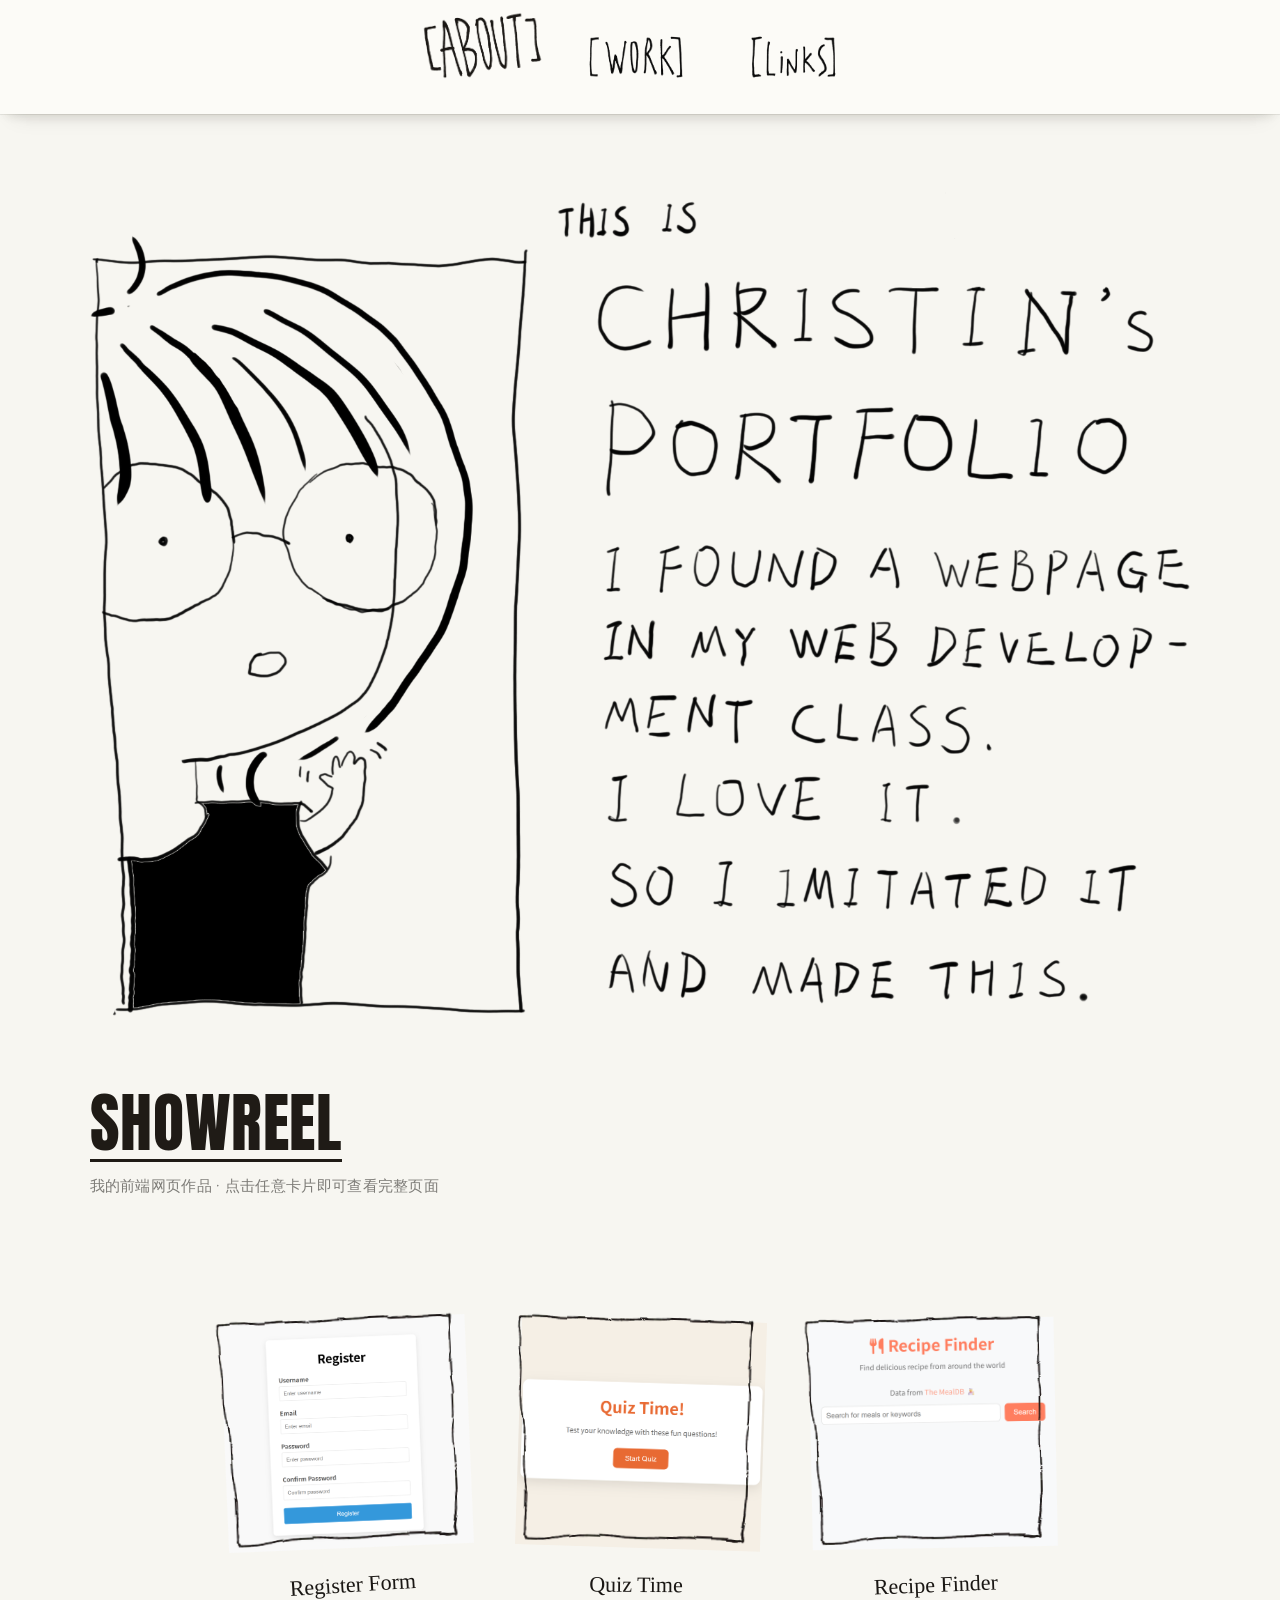
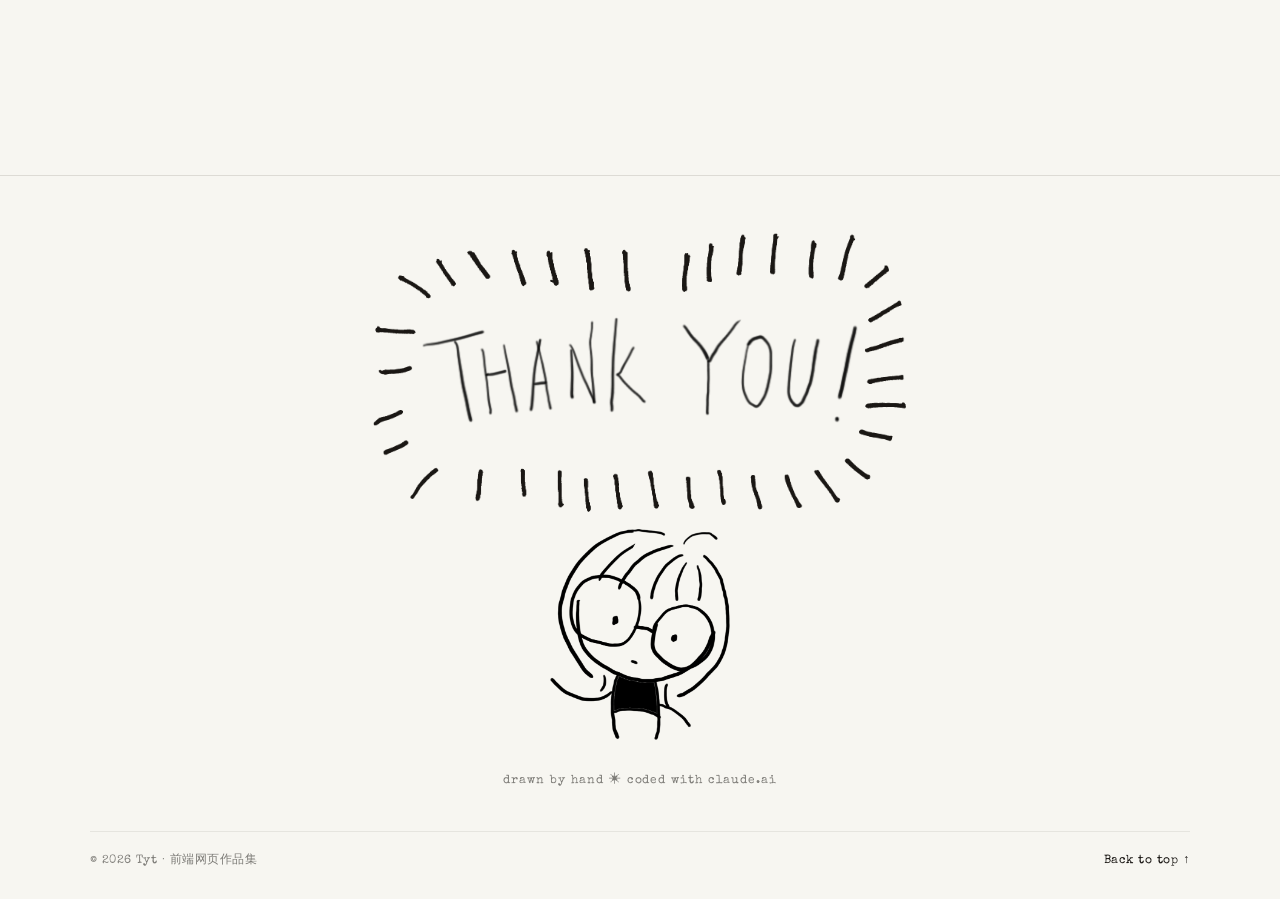
==== index.html @ 354928be "first commit" ====
<!DOCTYPE html>
<html lang="zh-CN">
<head>
  <meta charset="UTF-8"/>
  <meta name="viewport" content="width=device-width, initial-scale=1.0"/>
  <meta name="color-scheme" content="light only"/>
  <meta name="theme-color" content="#f7f6f1"/>
  <title>Tyt — 前端网页作品集</title>

  <!-- Hand-drawn house fonts -->
  <link rel="preconnect" href="https://fonts.googleapis.com"/>
  <link rel="preconnect" href="https://fonts.gstatic.com" crossorigin/>
  <link
    href="https://fonts.googleapis.com/css2?family=Anton&family=Permanent+Marker&family=Special+Elite&display=swap"
    rel="stylesheet"
  />

  <link rel="stylesheet" href="style.css"/>
</head>
<body>

  <!-- Squigglevision (hand-drawn boil) filter -->
  <svg width="0" height="0" style="position:absolute" aria-hidden="true">
    <filter id="squiggle" x="-10%" y="-10%" width="120%" height="120%">
      <feTurbulence type="fractalNoise" baseFrequency="0.018" numOctaves="2" seed="2" result="noise"/>
      <feDisplacementMap in="SourceGraphic" in2="noise" scale="4" xChannelSelector="R" yChannelSelector="G"/>
    </filter>

    <!-- Footer THANK YOU border: 3 hand-drawn "boil" seeds, cycled in script.js -->
    <filter id="footer-boil-0" x="-15%" y="-15%" width="130%" height="130%" color-interpolation-filters="sRGB">
      <feTurbulence type="fractalNoise" baseFrequency="0.013" numOctaves="2" seed="2" result="n"/>
      <feDisplacementMap in="SourceGraphic" in2="n" scale="4.5" xChannelSelector="R" yChannelSelector="G"/>
    </filter>
    <filter id="footer-boil-1" x="-15%" y="-15%" width="130%" height="130%" color-interpolation-filters="sRGB">
      <feTurbulence type="fractalNoise" baseFrequency="0.013" numOctaves="2" seed="22" result="n"/>
      <feDisplacementMap in="SourceGraphic" in2="n" scale="4.5" xChannelSelector="R" yChannelSelector="G"/>
    </filter>
    <filter id="footer-boil-2" x="-15%" y="-15%" width="130%" height="130%" color-interpolation-filters="sRGB">
      <feTurbulence type="fractalNoise" baseFrequency="0.013" numOctaves="2" seed="47" result="n"/>
      <feDisplacementMap in="SourceGraphic" in2="n" scale="4.5" xChannelSelector="R" yChannelSelector="G"/>
    </filter>
  </svg>

  <!-- ===== Navigation (hand-drawn image buttons) ===== -->
  <nav class="nav-bar">
    <a class="nav-link" href="#about">
      <img src="img/tf/nav-about.png" alt="关于"/>
      <img class="nav-active" src="img/tf/nav-about-active.png" alt="" aria-hidden="true"/>
    </a>
    <a class="nav-link" href="#work">
      <img src="img/tf/nav-work.png" alt="作品"/>
      <img class="nav-active" src="img/tf/nav-work-active.png" alt="" aria-hidden="true"/>
    </a>
    <a class="nav-link" href="#contact">
      <img src="img/tf/nav-links.png" alt="联系"/>
      <img class="nav-active" src="img/tf/nav-links-active.png" alt="" aria-hidden="true"/>
    </a>
  </nav>

  <!-- ===== Biography ===== -->
  <section id="about" class="section">
    <img class="page-img" src="img/biography.png" alt="关于 Tyt"/>
  </section>

  <!-- ===== Showreel / Work ===== -->
  <section id="work" class="section work-section">
    <div class="work-head">
      <h2>Showreel</h2>
      <p>我的前端网页作品 · 点击任意卡片即可查看完整页面</p>
    </div>

    <div id="meals" class="work-grid">
      <a class="meal" data-url="https://web-developing-beryl.vercel.app/">
        <div class="meal-frame">
          <img class="meal-screen" src="img/Register.png" alt="Register Form"/>
          <img class="meal-line" src="img/tf/worksq1-empty.png" alt=""/>
        </div>
        <div class="meal-label">Register Form</div>
      </a>

      <a class="meal" data-url="https://quiz-game-ten-ruddy.vercel.app/">
        <div class="meal-frame">
          <img class="meal-screen" src="img/QuizGame.png" alt="Quiz Time"/>
          <img class="meal-line" src="img/tf/worksq1-empty.png" alt=""/>
        </div>
        <div class="meal-label">Quiz Time</div>
      </a>

      <a class="meal" data-url="https://recipe-finder-eta-rust.vercel.app/">
        <div class="meal-frame">
          <img class="meal-screen" src="img/RecipeFinder.png" alt="Recipe Finder"/>
          <img class="meal-line" src="img/tf/worksq1-empty.png" alt=""/>
        </div>
        <div class="meal-label">Recipe Finder</div>
      </a>
    </div>
  </section>

  <!-- ===== Footer ===== -->
  <footer id="contact" class="footer">
    <div class="gag">
      <div class="thanks-frame">
        <img class="gag-sparks gag-sparks-even" src="img/tf/gag-sparks-even.png" alt="" aria-hidden="true"/>
        <img class="gag-sparks gag-sparks-odd" src="img/tf/gag-sparks-odd.png" alt="" aria-hidden="true"/>
        <img class="thanks" src="img/thanks.png" alt="THANK YOU"/>
      </div>

      <!-- <img class="gag-sparks gag-sparks-even" src="img/tf/gag-sparks-even.png" alt="" aria-hidden="true"/>
      <img class="gag-sparks gag-sparks-odd" src="img/tf/gag-sparks-odd.png" alt="" aria-hidden="true"/> -->

      <!-- <div class="printed-photo">
        <div class="photo-crop">
          <img class="portrait" src="img/me.png" alt="Tyt 的肖像"/>
        </div>
      </div> -->
      <img class="portrait" src="img/me.png" alt="Tyt 的肖像"/>
      <p class="photo-credit">drawn by hand ✳ coded with claude.ai</p>
    </div>

    <div class="footer-bottom">
      <p>© 2026 Tyt · 前端网页作品集</p>
      <a href="#about">Back to top ↑</a>
    </div>
  </footer>

  <script src="script.js"></script>
</body>
</html>
---- style.css ----
/* ============================================================
   Tyt — 前端网页作品集
   手绘 / 纸张 / 墨水 风格（参考 tiagofragoso.com）
   ============================================================ */

* {
  margin: 0;
  padding: 0;
  box-sizing: border-box;
}

:root {
  /* 纸张与墨水 */
  --paper-base: #f7f6f1;        /* 页面纸张底色 */
  --paper-nav: #fcfbf7;         /* 导航纸色 */
  --paper-photo: #fbfaf7;       /* 照片衬纸 */
  --ink: #1a1714;               /* 主墨色 */
  --ink-soft: #1f1b16;          /* 次级墨色 */
  --ink-faint: rgba(26, 23, 20, 0.55);

  /* 字体 */
  --font-display: 'Anton', 'Noto Sans SC', 'Microsoft YaHei', sans-serif;
  --font-hand: 'Permanent Marker', 'Noto Sans SC', 'Microsoft YaHei', cursive;
  --font-type: 'Special Elite', 'Noto Sans SC', 'Microsoft YaHei', 'Courier New', monospace;
}

html {
  scroll-behavior: smooth;
  color-scheme: light only;
  background-color: var(--paper-base);
  overflow-x: hidden;
}

body {
  background-color: var(--paper-base);
  color: var(--ink);
  font-family: var(--font-type);
  line-height: 1.6;
  -webkit-font-smoothing: antialiased;
  text-rendering: optimizeLegibility;
}

a {
  color: inherit;
  text-decoration: none;
}

img {
  display: block;
  max-width: 100%;
}

/* 手绘光标：默认箭头，可交互处指向手 */
html,
body {
  cursor: url('img/tf/cursor-arrow.png') 4 2, auto;
}
a,
button,
.meal,
.nav-link {
  cursor: url('img/tf/cursor-hand.png') 10 2, pointer;
}

/* ============================================================
   导航栏 —— 手绘图片按钮
   ============================================================ */
.nav-bar {
  position: sticky;
  top: 0;
  left: 0;
  width: 100%;
  background-color: var(--paper-nav);
  display: flex;
  justify-content: center;
  align-items: center;
  gap: clamp(24px, 5vw, 72px);
  padding: clamp(18px, 3vw, 34px) 0;
  z-index: 100;
  box-shadow:
    0 1px 0 rgba(35, 28, 15, 0.08),
    0 6px 12px -6px rgba(35, 28, 15, 0.16),
    0 14px 22px -14px rgba(35, 28, 15, 0.12);
}

.nav-link {
  display: block;
}

.nav-link img {
  height: 46px;
  width: auto;
  display: block;
  transform-origin: center bottom;
}

/* 静止时轻微抖动（定格动画） */
.nav-link img:not(.nav-active) {
  animation: navIdleShake 0.72s steps(1, end) infinite;
}
.nav-link:nth-child(2) img:not(.nav-active) { animation-delay: -0.24s; }
.nav-link:nth-child(3) img:not(.nav-active) { animation-delay: -0.48s; }

@keyframes navIdleShake {
  0%   { transform: translateX(-1.4px) rotate(-1deg); }
  25%  { transform: translateX(1.4px)  rotate(1.1deg); }
  50%  { transform: translateX(-0.8px) rotate(-0.4deg); }
  75%  { transform: translateX(1.1px)  rotate(0.7deg); }
  100% { transform: translateX(-1.4px) rotate(-1deg); }
}

.nav-link .nav-active {
  display: none;
}

/* 悬停 / 当前区块：切换到手绘高亮图标并放大 */
.nav-link:hover img:not(.nav-active),
.nav-link.active img:not(.nav-active) {
  display: none;
}
.nav-link:hover .nav-active,
.nav-link.active .nav-active {
  display: block;
  transform: scale(1.5);
}

/* ============================================================
   区块通用
   ============================================================ */
.section {
  width: min(86%, 1320px);
  margin-left: auto;
  margin-right: auto;
  position: relative;
  display: block;
  margin-top: clamp(40px, 6vw, 96px);
}

.section img.page-img {
  width: 100%;
  display: block;
}

/* ============================================================
   作品集（Showreel）
   ============================================================ */
.work-section {
  margin-bottom: clamp(48px, 7vw, 96px);
}

.work-head {
  margin: 0 0 clamp(28px, 4vw, 48px);
}

.work-head h2 {
  font-family: var(--font-display);
  font-weight: 400;
  font-size: clamp(34px, 6vw, 64px);
  line-height: 0.94;
  letter-spacing: 0.01em;
  color: var(--ink-soft);
  text-transform: uppercase;
  display: inline-block;
  border-bottom: 3px solid var(--ink-soft);
  padding-bottom: 6px;
}

.work-head p {
  font-family: var(--font-type);
  font-size: clamp(12px, 1.4vw, 15px);
  letter-spacing: 0.02em;
  color: var(--ink-faint);
  margin-top: 14px;
}

.work-grid {
  display: grid;
  grid-template-columns: repeat(3, 1fr);
  column-gap: 2.4%;
  row-gap: clamp(26px, 3.4vw, 50px);
  padding: clamp(28px, 4.5vw, 64px) 11% clamp(40px, 6vw, 80px);
}

.meal {
  display: block;
  position: relative;
}

/* 每个方框略微倾斜，像散落的手绘漫画格 */
.meal:nth-child(1) { transform: rotate(-2.4deg); }
.meal:nth-child(2) { transform: rotate(1.8deg); }
.meal:nth-child(3) { transform: rotate(-1.1deg); }

.meal-frame {
  position: relative;
  aspect-ratio: 420 / 392;
}

/* 作品截图：缩进到方框内部，保持清晰 */
.meal-screen {
  position: absolute;
  inset: 5%;
  width: 90%;
  height: 90%;
  object-fit: cover;
}

/* 手绘方框线（盖在截图之上，随 squigglevision 抖动） */
.meal-line {
  position: absolute;
  inset: 0;
  width: 100%;
  height: 100%;
  pointer-events: none;
  filter: url(#squiggle);
}

.meal-label {
  text-align: center;
  font-family: var(--font-hand);
  font-size: clamp(16px, 2vw, 22px);
  line-height: 1;
  color: var(--ink);
  margin-top: 14px;
  transform: rotate(-1.3deg);
  transition: transform 0.25s ease;
}

.meal:hover .meal-label {
  transform: rotate(0deg) scale(1.06);
}

/* ============================================================
   页脚（gag / sign-off）
   ============================================================ */
.footer {
  margin-top: clamp(56px, 8vw, 110px);
  border-top: 1px solid rgba(35, 28, 15, 0.12);
}

.gag {
  display: flex;
  flex-direction: column;
  align-items: center;
  justify-content: center;
  gap: 26px;
  padding: 64px 48px 40px;
  position: relative;
  overflow: hidden;
}

/* 边框单独成层：只让框“沸腾”，文字保持静止 */
/* .thanks-border {
  position: absolute;
  inset: 0;
  border: 3px solid var(--ink-soft); */
  /* 不规则圆角：四角粗细不一，像手描出来的框 */
  /* border-radius: 12px 16px 10px 18px / 16px 10px 18px 12px;
  filter: url(#footer-boil-0);
  will-change: filter;
  pointer-events: none;
} */

.thanks-frame {
  position: relative;
  display: inline-block;
  padding: clamp(40px, 6vw, 80px) clamp(52px, 8vw, 104px);
  z-index: 2;
}

.thanks-spark-frame {
  position: absolute;
  inset: -14px;            
  width: calc(100% + 28px);
  height: calc(100% + 28px);
  object-fit: fill;       
  pointer-events: none;
  z-index: 0;             
  filter: url(#footer-boil-0);
  will-change: filter;
}

.thanks {
  position: relative;
  display: block;
  z-index: 1;
  width: clamp(190px, 34vw, 460px);
  height: auto;
}

/* 打印照片：白衬纸 + 胶带感 + 轻旋转 */
/* .printed-photo {
  position: relative;
  display: inline-block;
  background: var(--paper-photo);
  padding: 16px;
  transform: rotate(-2.2deg);
  filter:
    drop-shadow(0 1px 1px rgba(20, 16, 8, 0.10))
    drop-shadow(0 4px 8px rgba(20, 16, 8, 0.08));
  z-index: 2;
}

.printed-photo::after {
  content: "";
  position: absolute;
  inset: 16px;
  background: linear-gradient(115deg, rgba(255, 255, 255, 0.55) 0%, rgba(255, 255, 255, 0) 26%, rgba(255, 255, 255, 0) 78%, rgba(255, 255, 255, 0.30) 100%);
  mix-blend-mode: soft-light;
  pointer-events: none;
}

.photo-crop {
  overflow: hidden;
} */

/* .portrait {
  max-width: 380px;
  width: 100%;
  height: auto;
  display: block;
  filter: grayscale(1);
  transform: scale(1.12);
  transform-origin: 50% 62%;
} */

.portrait {
  display: block;
  width: min(42vw, 180px);
  height: auto;
  margin: 4px auto 0;
  filter: grayscale(1);
}

/* 火花笔触：盖在照片下方作装饰，两张交替闪烁 */
.gag-sparks {
  position: absolute;
  left: 50%;
  bottom: -6%;
  width: min(1100px, 96vw);
  height: auto;
  transform: translateX(calc(-50% - 4vw));
  pointer-events: none;
  z-index: 1;
}

/* 奇偶两笔轮流亮灭（定格切换，像手绘火柴一样忽闪） */
.gag-sparks-even { animation: sparkEven 1.6s steps(1, end) infinite; }
.gag-sparks-odd  { animation: sparkOdd  1.6s steps(1, end) infinite; }

@keyframes sparkEven {
  0%,  49%  { opacity: 1; }   /* even 亮 */
  50%, 100% { opacity: 0; }   /* odd 的回合 */
}
@keyframes sparkOdd {
  0%,  49%  { opacity: 0; }
  50%, 100% { opacity: 1; }
}

.photo-credit {
  font-family: var(--font-type);
  font-size: 12px;
  letter-spacing: 0.08em;
  color: var(--ink-faint);
  z-index: 2;
  margin-top: 6px;
}

.footer-bottom {
  display: flex;
  align-items: center;
  justify-content: space-between;
  width: min(86%, 1320px);
  margin: 0 auto;
  padding: 20px 0 28px;
  border-top: 1px solid rgba(35, 28, 15, 0.08);
}

.footer-bottom p {
  font-family: var(--font-type);
  font-size: 12px;
  letter-spacing: 0.04em;
  color: var(--ink-faint);
}

.footer-bottom a {
  font-family: var(--font-type);
  font-size: 12px;
  letter-spacing: 0.04em;
  color: var(--ink);
  transition: opacity 0.2s ease;
}

.footer-bottom a:hover {
  opacity: 0.6;
}

/* ============================================================
   响应式
   ============================================================ */
@media (max-width: 900px) {
  .work-grid {
    grid-template-columns: repeat(2, 1fr);
    column-gap: 5%;
  }
}

@media (max-width: 600px) {
  .nav-bar {
    gap: 28px;
    padding: 22px 0;
  }
  .nav-link img {
    height: 32px;
  }

  .section {
    width: 92%;
  }

  .work-grid {
    grid-template-columns: repeat(2, 1fr);
    column-gap: 5%;
    row-gap: clamp(20px, 5vw, 36px);
    padding: 10px 5% 36px;
  }

  .gag {
    padding: 48px 24px 32px;
  }
  .portrait {
    width: min(52vw, 220px);
  }

  .footer-bottom {
    flex-direction: column;
    gap: 8px;
    align-items: flex-start;
    width: 92%;
  }
}

/* 动效降级 */
@media (prefers-reduced-motion: reduce) {
  .nav-link img:not(.nav-active) { animation: none; }
  .meal-line { filter: none; }
  .thanks-border { filter: none; }
  .gag-sparks { animation: none; opacity: 1; }
}

@media (max-width: 600px) {
  .thanks {
    width: clamp(170px, 52vw, 240px);
  }
  .thanks-frame {
    padding: 16px 22px;
  }
}
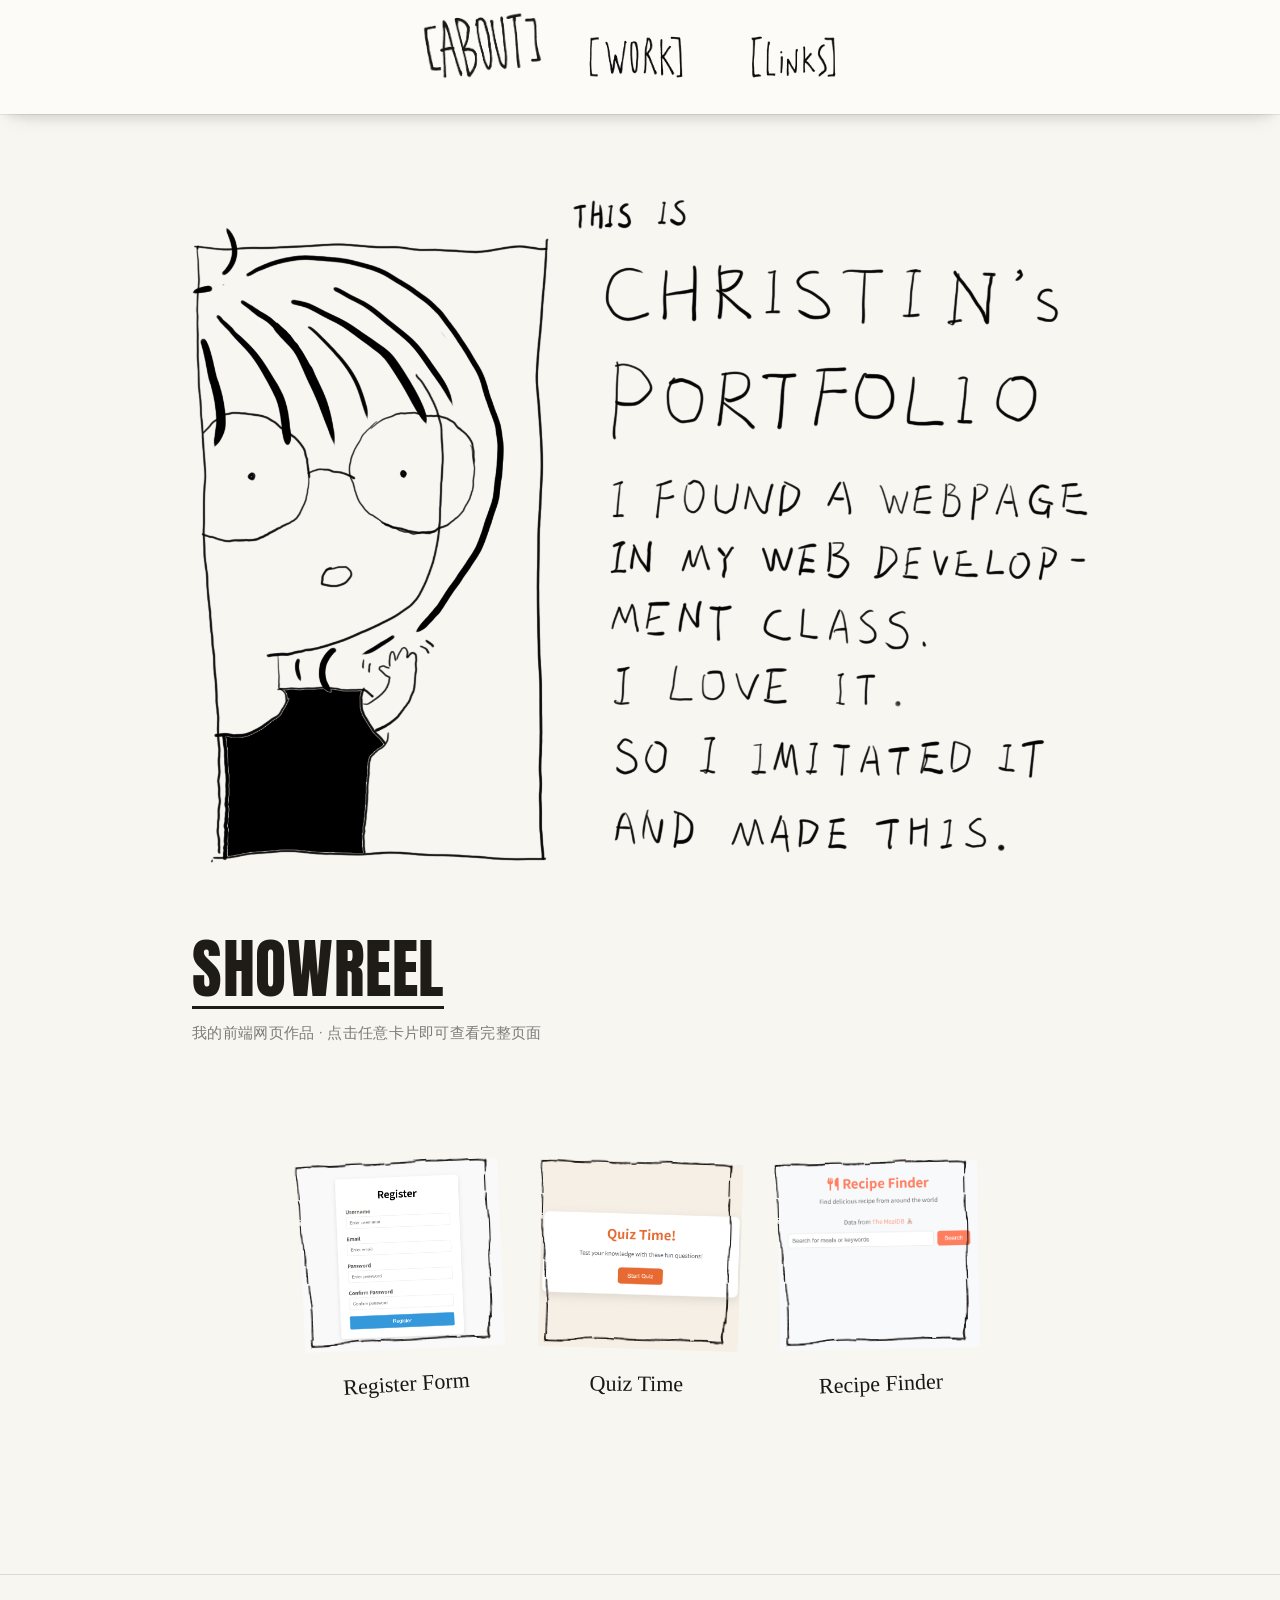
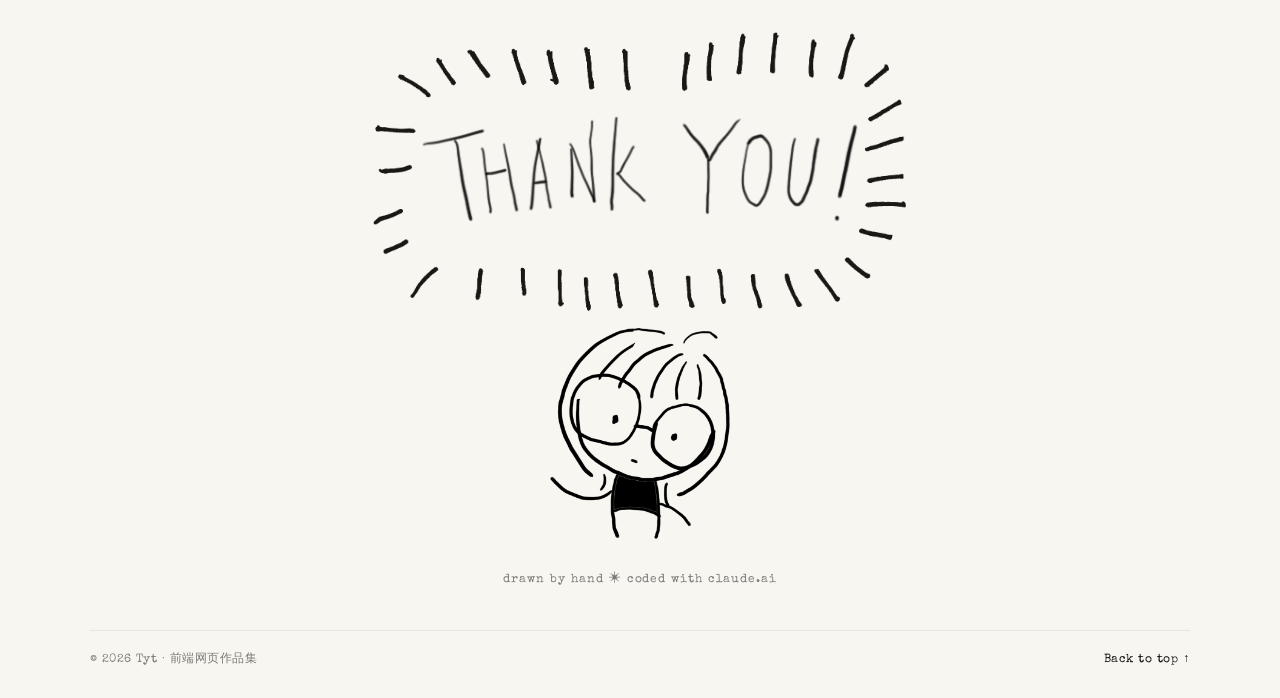
==== commit 3816f48a: "url changed" ====
--- a/index.html
+++ b/index.html
@@ -86,7 +86,7 @@
         <div class="meal-label">Quiz Time</div>
       </a>
 
-      <a class="meal" data-url="https://recipe-finder-eta-rust.vercel.app/">
+      <a class="meal" data-url="https://recipefinder-sooty.vercel.app/">
         <div class="meal-frame">
           <img class="meal-screen" src="img/RecipeFinder.png" alt="Recipe Finder"/>
           <img class="meal-line" src="img/tf/worksq1-empty.png" alt=""/>
--- a/style.css
+++ b/style.css
@@ -128,7 +128,7 @@
    区块通用
    ============================================================ */
 .section {
-  width: min(86%, 1320px);
+  width: min(70%, 980px);
   margin-left: auto;
   margin-right: auto;
   position: relative;
